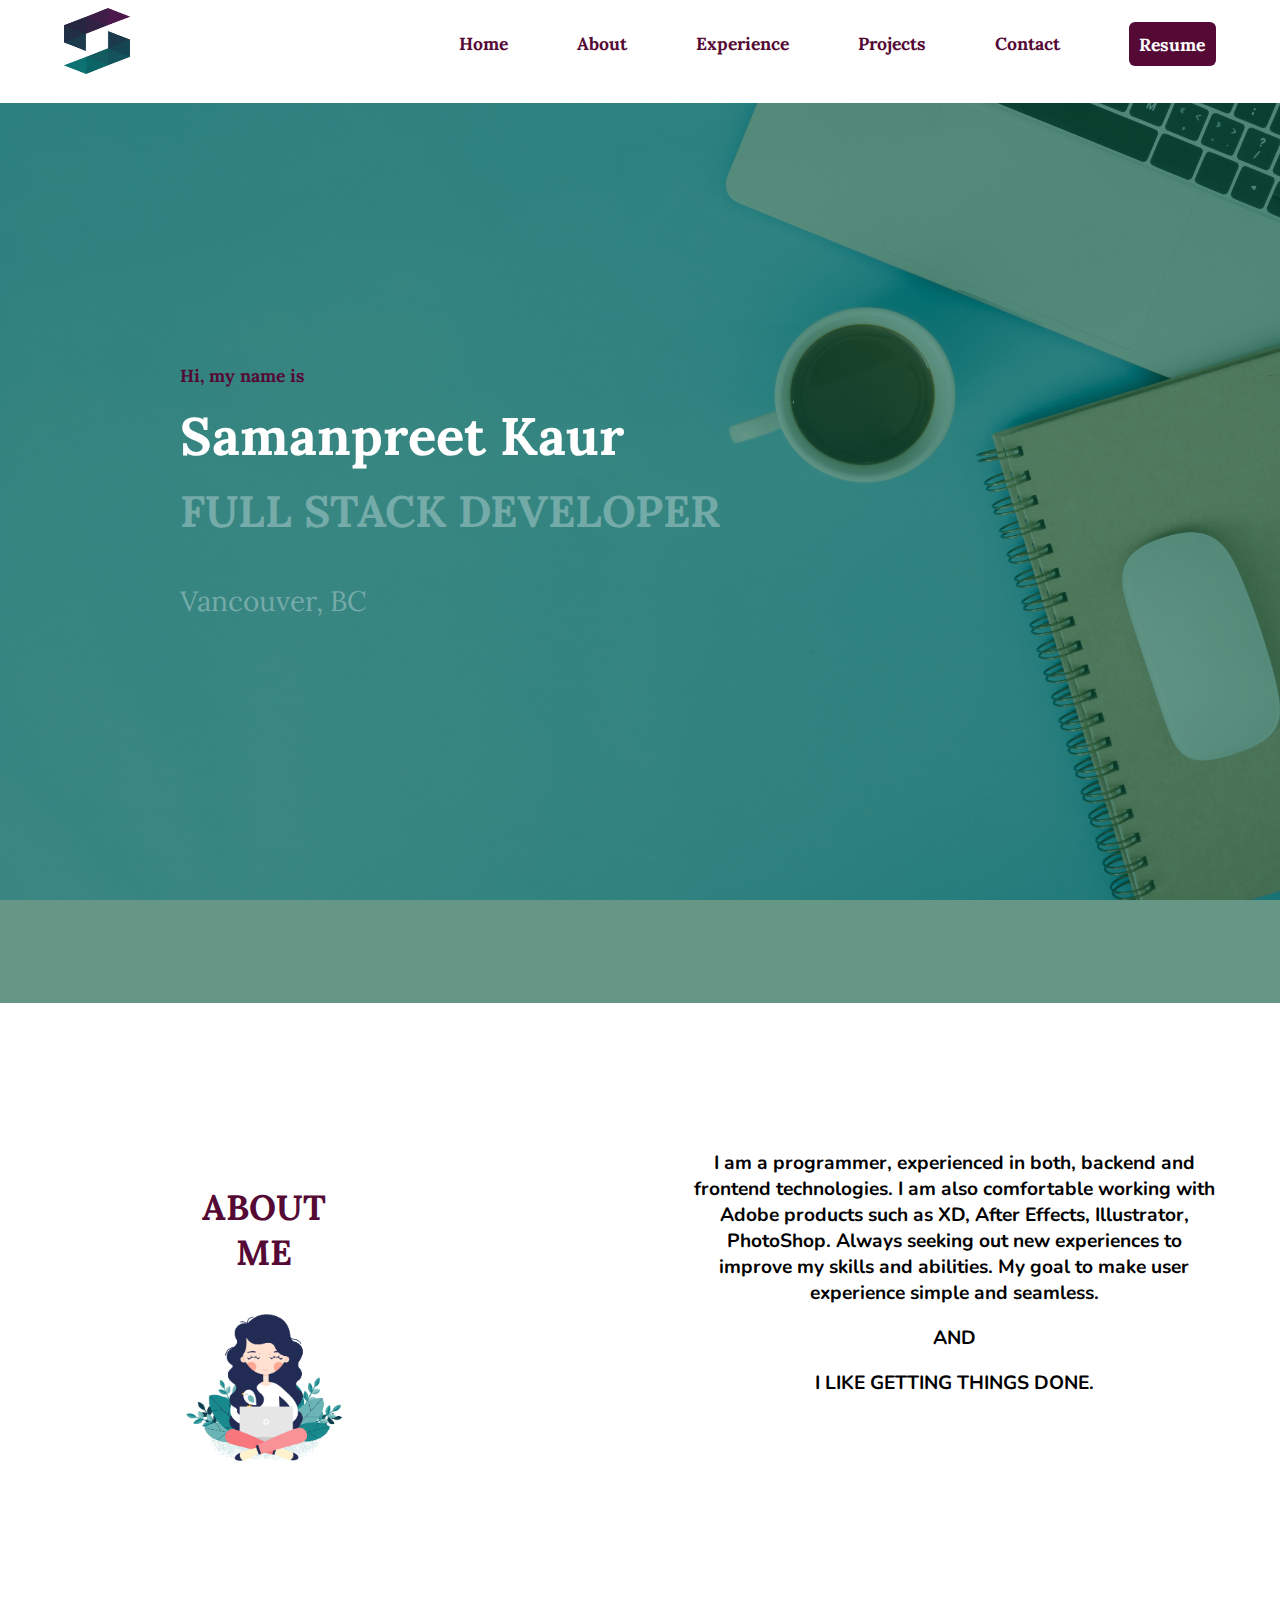
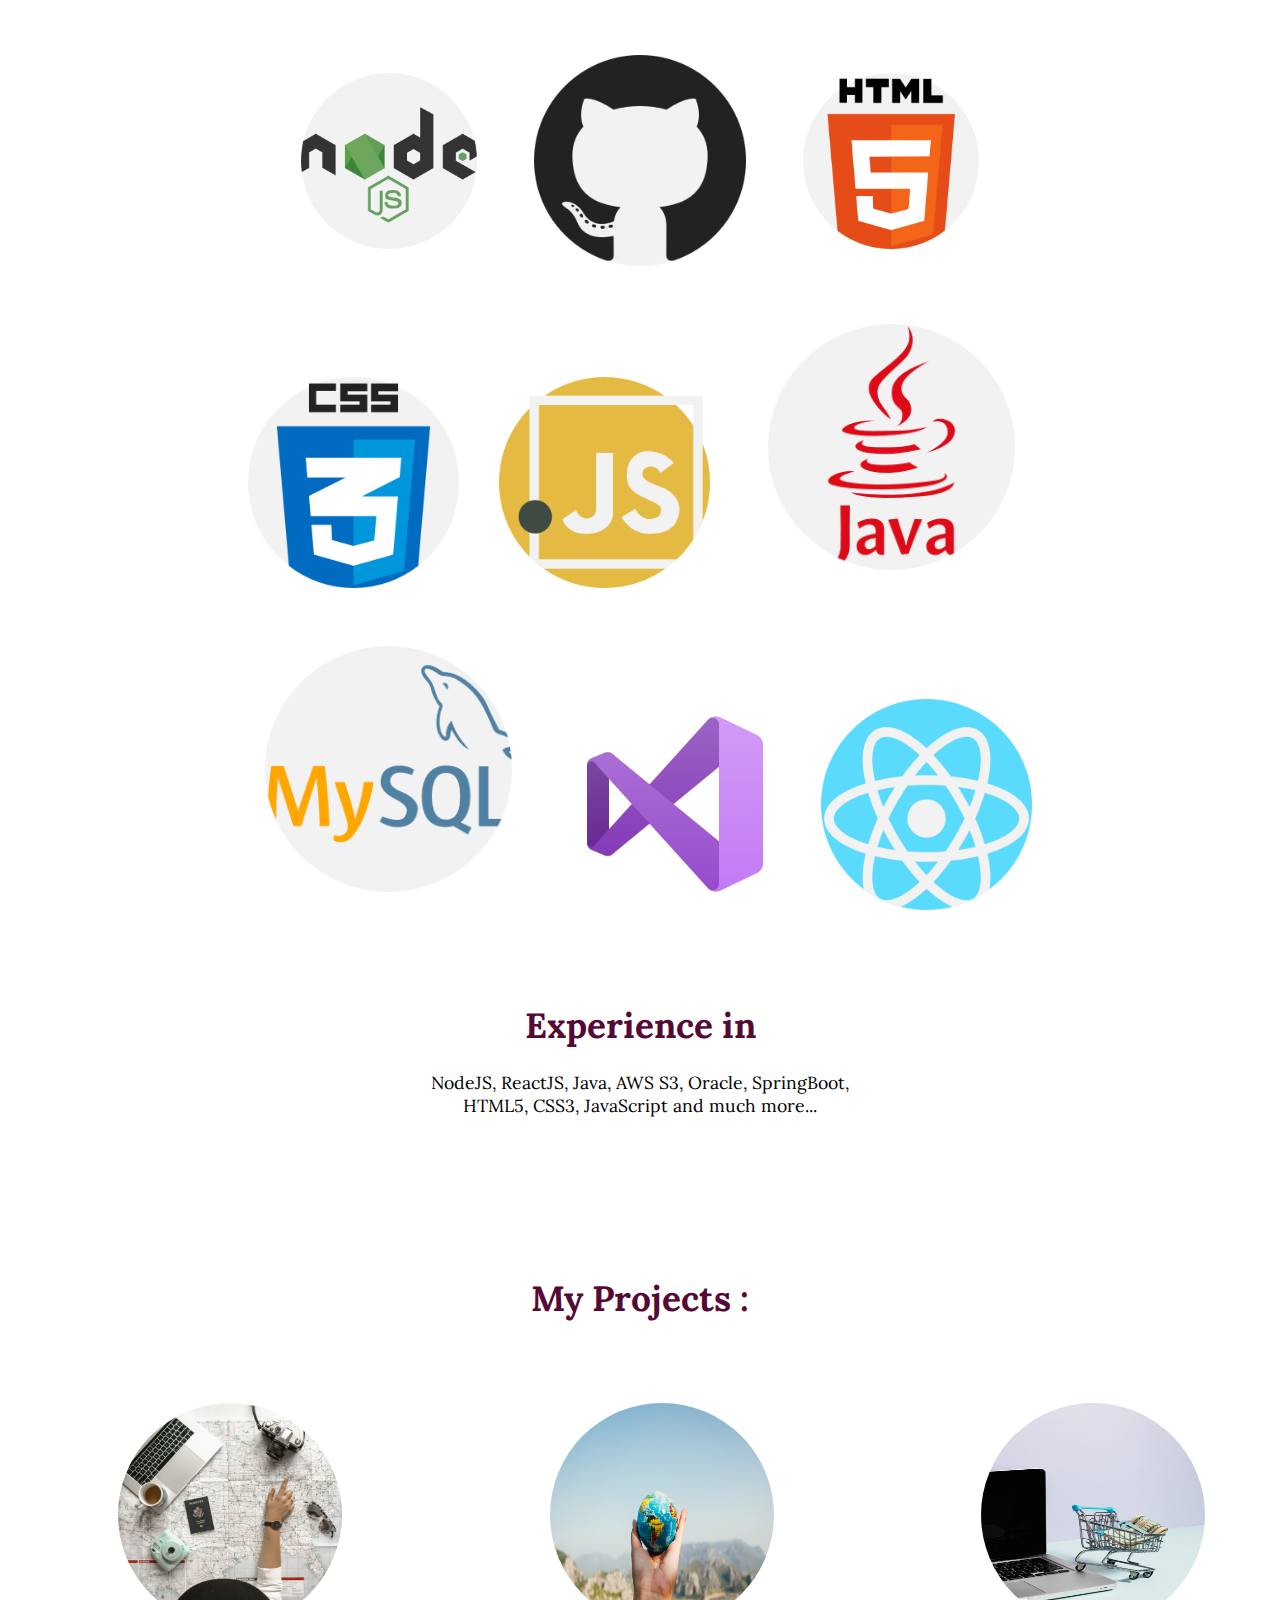
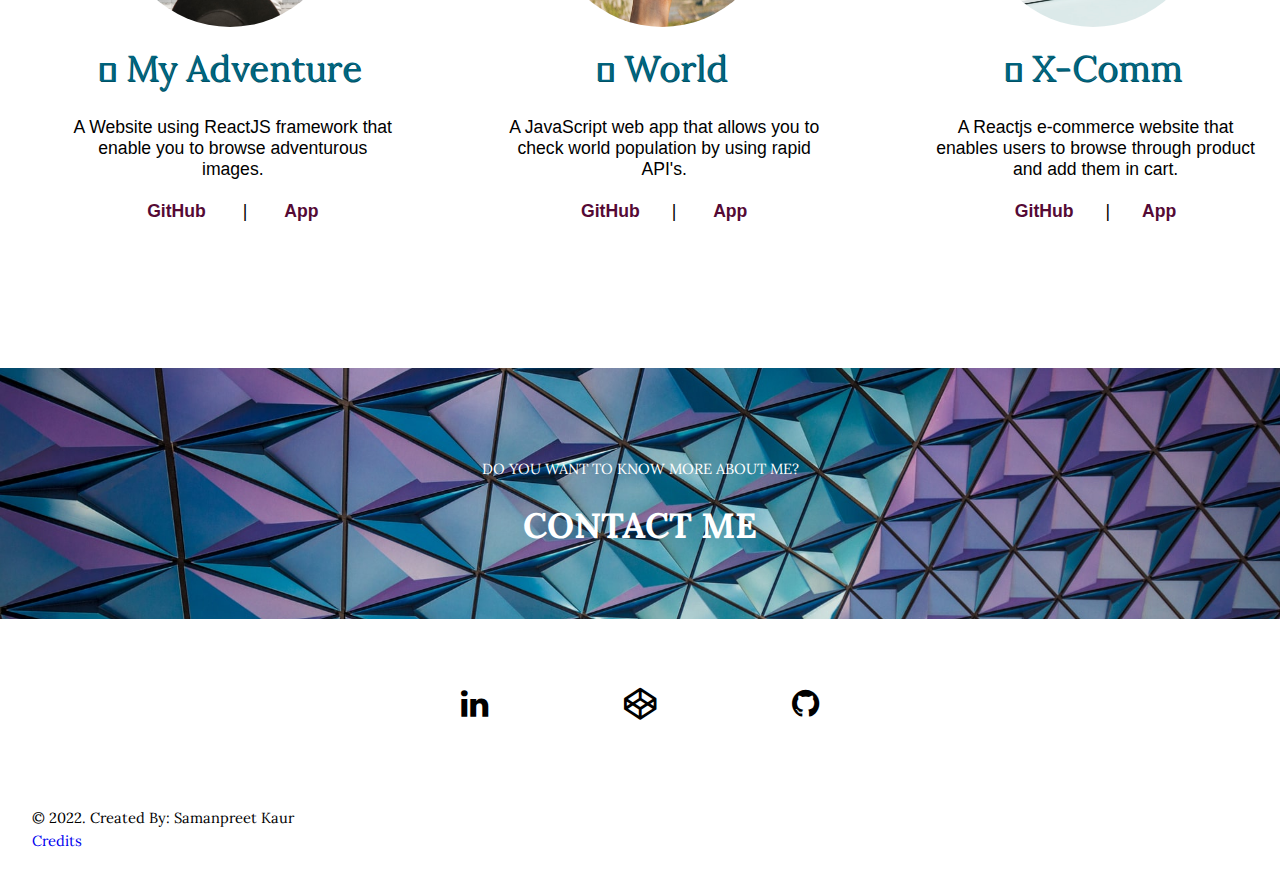
==== Index.html @ c7c968cc "Add" ====
<!DOCTYPE html>

<html>

<head>
	<title>Samanpreet Kaur</title>

	<meta charset="utf-8">
	<meta name="description" content="Portfolio">
	<meta name="author" content="Samanpreet Kaur">
	<meta name="keywords" content="Portfolio, About me, Experience, Projects, Contact">
	<meta name="viewport" content="width=device-width, initial-scale=1.0">

	<link rel="stylesheet" type="text/css" href="/css/style.css">
	<link rel="stylesheet" href="https://cdnjs.cloudflare.com/ajax/libs/font-awesome/4.7.0/css/font-awesome.min.css">
	<link href="https://fonts.googleapis.com/css?family=Architects+Daughter|Itim|Source+Sans+Pro" rel="stylesheet">
</head>

<body>
<div id="container">	

	<nav id="navbar">
		<div id="navLogo">
			<h2 id="logo"><img src="/img/logo.png" alt="S"></h2>
		</div>

		<div id="navLinks">
			<ul id="uList">
				<li class="list"><a class="link" href="/Index.html">Home</a></li>
                <li class="list"><a class="link" href="#about">About</a></li>
				<li class="list"><a class="link" href="#experience">Experience</a></li>
				<li class="list"><a class="link" href="#my-projects">Projects</a></li>
				<li class="list"><a class="link" href="#contact-head">Contact</a></li>
                <li class="list"><a class="link" href="/pdf/SamanpreetKaur_Resume_Assign1.pdf" style="background-color: rgb(85, 10, 53); color: white; padding: .6em; border-radius: 6px;">Resume</a></li>
                
        
			</ul>
		</div>
	</nav>

	<main id="main">
		<div id="welcome-section">
			<div id="layer">
				<h4 id="welcomeHeadline">Hi, my name is</h4>
                <h1 id="welcomeHead">Samanpreet Kaur</h1>
				<h3 id="welcomeHead2">FULL STACK DEVELOPER</h3>
				<p id="welcomeHeadpara"> Vancouver, BC </p>
			</div>	
		</div>
        <div class="about">
        	<div  class="divHeadline">
				<h1 class="headline1">ABOUT ME</h1>
            	<img src="/img/girl.jpeg" alt="" class="girl-img">
			</div>
			<div>
				<svg height="500" width="100">
				<line  id="line" x1="0" y1="90" x2="0" y2="2000" style="stroke:rgb(3, 122, 87); stroke-width:9; stroke-dasharray:20px; "/>
		  		</svg>
			</div>
			<div id="about">
				<p class="abt-text">I am a programmer, experienced in both, backend and frontend technologies. I am also comfortable working with Adobe products such as XD, After Effects, Illustrator, PhotoShop. Always seeking out new experiences to improve my skills and abilities. My goal to make user experience simple and seamless.</p>
				<p class="abt-text">AND</p>
				<p class="abt-text">I LIKE GETTING THINGS DONE.</p>
      			<br>
      			<br>
			</div>
    	</div>
		<div id="experience" style="margin: 0 9em;">
			<div>
				<a href="" ><img src="/img/nodejs.png" alt="" id="icons-img" /></a>
			<img src="/img/github.png" alt="" id="icons-img-2" />
			<img src="/img/html-5.png" alt="" id="icons-img"  />
			<img src="/img/css.png" alt="" id="icons-img-2" />
			<img src="/img/javascript.png" alt="" id="icons-img-2" />
			<img src="/img/java.png" alt="" id="icons-img-3" />
			<img src="/img/mysql.png" alt="" id="icons-img-3"  />
			<img src="/img/visual-basic.png" alt="" id="icons-img" />
			<img src="/img/react.png" alt="" id="icons-img-2" />
			</div>
			<h1 class="experience">Experience in </h1>
			<p style="margin:0 15em;">NodeJS, ReactJS, Java, AWS S3, Oracle, SpringBoot, HTML5, CSS3, JavaScript and much more...</p>
		</div>
		<div id="my-projects">
			<div class="experience" style="margin-top: 9em;"><h1>My Projects : </h1></div>
		<div id="projects">
			
			<div class="project-tile">
				<figure class="card">
				<img src="/img/adv.jpg" alt="" class="proj-img"/>
				<figcaption><span ></span> My Adventure</figcaption>
				</figure>
				<p class="proj-para">A Website using ReactJS framework that enable you to browse adventurous images.	<br>
					<br> <a href="https://github.com/PannuSam/pannusam.github.io" class="links">GitHub</a>
			|
				<a class="links" href="https://pannusam.github.io/" target="_blank">App</a></p>
			
				</div>

			<div class="project-tile">
				<figure class="card"> 
				<img src="/img/world.jpg" alt="" class="proj-img"/>
				<figcaption><span ></span> World Population</figcaption>
				</figure>
				<p class="proj-para">A JavaScript web app that allows you to check world population by using rapid API's. <br>
					<br> <a href="https://github.com/PannuSam/worldpopulation" class="links">GitHub</a>|
					<a class="links" href="https://pannusam.github.io/worldpopulation/Index.html" target="_blank">App</a>
				</p>
				<br>
				</div>

			<div class="project-tile">
				<figure class="card">
				<img src="/img/ecomm.jpg" alt="" class="proj-img"/>
				<figcaption><span ></span> X-Comm</figcaption>
				</figure>
				<p  class="proj-para">A Reactjs e-commerce website that enables users to browse through product and add them in cart. <br>
					<br> <a href="https://github.com/PannuSam/e-comm" class="links">GitHub</a>|<a class="links" href=" https://pannusam.github.io/e-comm/" target="_blank">App</a></p>
			
			</div>
		</div>
		</div>
		<div class="contactImg" id="contact-head">
			<p><small>DO YOU WANT TO KNOW MORE ABOUT ME?</small></p>
			<h1 class="headline1">CONTACT ME</h1>
		</div>
		<div id="contact">
			<a class="fa fa-linkedin" href="https://www.linkedin.com/in/samanpreet-kaur-47841417b/" target="_blank"></a>
			<a class="fa fa-codepen" href="https://codepen.io/SamanPannu" target="_blank"></a>
			<a class="fa fa-github" id="profile-link" href="https://github.com/PannuSam" target="_blank"></a>
		</div>	
	</main>
	<footer id="footer">
		<p><small>&copy; 2022. Created By: Samanpreet Kaur <br>
		<a href="/credit.html" style="text-decoration: none;"> Credits</a></small>
		</p>
	</footer>
</div>
<script src="/js/script.js"></script>	
</body>
</html>
---- css/style.css ----
@import url("https://fonts.googleapis.com/css2?family=Lora:wght@500&family=Nunito:wght@200&display=swap");

body,
#container {
  margin: 0vw;
  padding: 0vw;
  max-width: 100vw !important;
}

#container {
  height: auto;
  display: flex;
  flex-direction: column;
  justify-content: space-between;
  align-items: center;
  font-family: "Lora", serif;
  font-size: 1.1em;
  text-align: center;
}

#navbar,
#main,
#footer {
  width: 100%;
}

#navbar {
  height: 4em;
  background-color: white;
  display: flex;
  flex-direction: row;
  justify-content: space-between;
  align-items: center;
  position: sticky;
  top: 0;
  z-index: 999;
  padding-top: 0.5em;
}

#navLogo {
  padding-left: 5vw;
}

#logo img {
  height: 2.5em;
  width: 2.5em;
}

#navLinks {
  padding-right: 5vw;
}

.list {
  display: inline;
  margin-left: 5vw;
}

.link {
  color: rgb(85, 10, 53);
  text-decoration: none;
  font-weight: bold;
}

.link:hover {
  color: #8affe2;
}

#welcome-section {
  background-image: url("/img/bg.jpeg");
  background-size: cover;
  background-position: center;
  background-repeat: no-repeat;
  background-attachment: fixed;
  height: 100vh;
  margin-top: 0;
  padding-top: 0;
}

#layer {
  background-color: rgba(1, 82, 55, 0.603);
  position: relative;
  top: 0;
  left: 0;
  width: 100%;
  height: 100%;
}

#welcomeHeadline,
#welcomeHead,
#welcomeHeadpara,
#welcomeHead2 {
  background-color: transparent;
  text-align: left;
  padding-left: 20vh;
}
#welcomeHeadline {
  color: rgb(85, 10, 53);
  padding-top: 29vh;
  padding-bottom: 0;
  margin-bottom: 0;
}
#welcomeHead {
  color: white;
  margin-top: 0;
  margin-bottom: 0;
  font-size: 3em;
  margin-top: 0.3em;
}
#welcomeHead2 {
  color: rgba(255, 255, 255, 0.308);
  font-size: 2.5em;
  margin-top: 0.3em;
}
#welcomeHeadpara {
  margin-top: 0.3em;
  width: 34em;
  font-size: 28px;
  color: rgba(255, 255, 255, 0.308);
}

.divHeadline {
  padding: 9em 10em;
  color: rgb(85, 10, 53);
  font-size: 1em;
}
.about {
  display: flex;
}
.btn-con {
  background-color: rgb(85, 10, 53);
  margin-right: 57em;
  margin-top: 1em;
  font-family: "Lora", serif;
  border: none;
  display: inline-block;
  font-size: 18px;
  text-align: center;
  text-decoration: none;
  border-radius: 6px;
  padding: 10px;
}
.girl-img {
  height: 10em;
  width: 10em;
}
#projects {
  display: grid;
  grid-template-columns: 1fr 1fr 1fr;
  grid-template-rows: auto;
  column-gap: 1px;
  row-gap: 6em;
  @media all and (max-width: 1000px) {
    grid-template-columns: 1fr 1fr;
  }
  @media all and (max-width: 680px) {
    grid-template-columns: 1fr;
  }
}

.project-tile {
  background-size: cover;
  background-position: center;
  background-repeat: no-repeat;
  margin-bottom: 6em;
  padding: 0;
}
.card {
  margin-left: 4em;
  height: 25vw;
  width: 25vw;
  padding: 0;
}
.proj-img {
  width: 70%;
  height: 70%;
  margin: 1.8vw;
  border-radius: 50%;
}

.links {
  padding: 2.5vw;
  color: rgb(85, 10, 53);
  font-weight: bold;
  text-decoration: none;
}

.links:hover {
  color: #015237;
}

#about {
  padding-top: 10vw;
  color: black;
}

.abt-text {
  padding-left: 5vw;
  padding-right: 5vw;
  font-family: "Nunito", sans-serif;
  font-size: 1.5vw;
  font-weight: bold;
}

.contactImg {
  height: 20vh;
  background-image: url("/img/contact.jpg");
  background-size: cover;
  background-position: center;
}
#contact {
  background-color: white;
  padding: 5vw;
  font-size: 2.5vw;
}

#contact a{
	margin: 0 2em;
}
.fa {
  color: black;
  text-decoration: none;
}

.fa:hover {
  color: #98f8db;
}

#footer {
  padding-left: 5vw;
  text-align: left;
}

@media (max-width: 600px) {
  #container {
    font-size: 4vw;
  }

  #navLogo {
    padding-left: 8vw;
    font-size: 3vw;
  }

  #navLinks {
    padding-right: 8vw;
    font-size: 3vw;
  }

  #welcome-section {
    font-size: 3.5vw;
  }

  #welcomeParagraf {
    font-size: 3.6vw;
  }

  .iframe {
    width: 90%;
    height: 90%;
  }

  .links {
    padding: 5vw;
  }

  #about {
    padding-top: 7vw;
    padding-bottom: 5vw;
  }

  .abt-text {
    padding-left: 10vw;
    padding-right: 10vw;
    font-size: 4vw;
  }

  #contact {
    padding: 5vw;
    font-size: 5vw;
  }

  .fa {
	  margin: 3vh;
    padding: 6vw;
  }
  #fa-margin{
	  margin: 0 3em;
  }
  #footer {
    padding-left: 8vw;
  }
}

#icons-img {
  height: 10em;
  margin: 2em;
}

#icons-img-2 {
  height: 12em;
  margin: 1em;
}

#icons-img-3 {
  height: 14em;
  margin: 2em;
}
.experience {
  color: rgb(85, 10, 53);
  margin-top: 2em;
}

figure {
  position: relative;
  margin-top: 2em;

  padding: 0;
  overflow: hidden;
  cursor: pointer;
}
figure img {
  width: 100%;
  margin-bottom: -5px;
  transition: 400ms transform ease-in-out 0ms;
}
figure::after {
  content: "";
  position: absolute;
  top: 0;
  right: 0;
  bottom: 0;
  left: 0;
  z-index: 1;
  background: linear-gradient(to bottom, fade(blue, 0%) 70%, fade(green, 70%));
}

figcaption {
  position: absolute;
  z-index: 5;
  top: auto;
  right: 12px;
  bottom: 0;
  left: 12px;
  height: 64px;
  line-height: 64px;
  font-size: 36px;
  color: rgb(0, 102, 128);
  text-shadow: 1px 1px 0 rgb(1, 80, 100);
}
figure:hover img {
  transform: scale(1.2);
  opacity: 1;
}
.proj-para {
  margin-left: 2em;
  padding: 0 2em;
  font-family: "Lucida Sans", "Lucida Sans Regular", "Lucida Grande",
    "Lucida Sans Unicode", Geneva, Verdana, sans-serif;
}
.proj-para-link {
  padding-top: 5px;
  text-decoration: none;
  font-size: 20px;
  font-weight: bold;
  color: black;
}
#contact-head {
  padding-top: 4em;
  color: white;
  text-align: center;
}
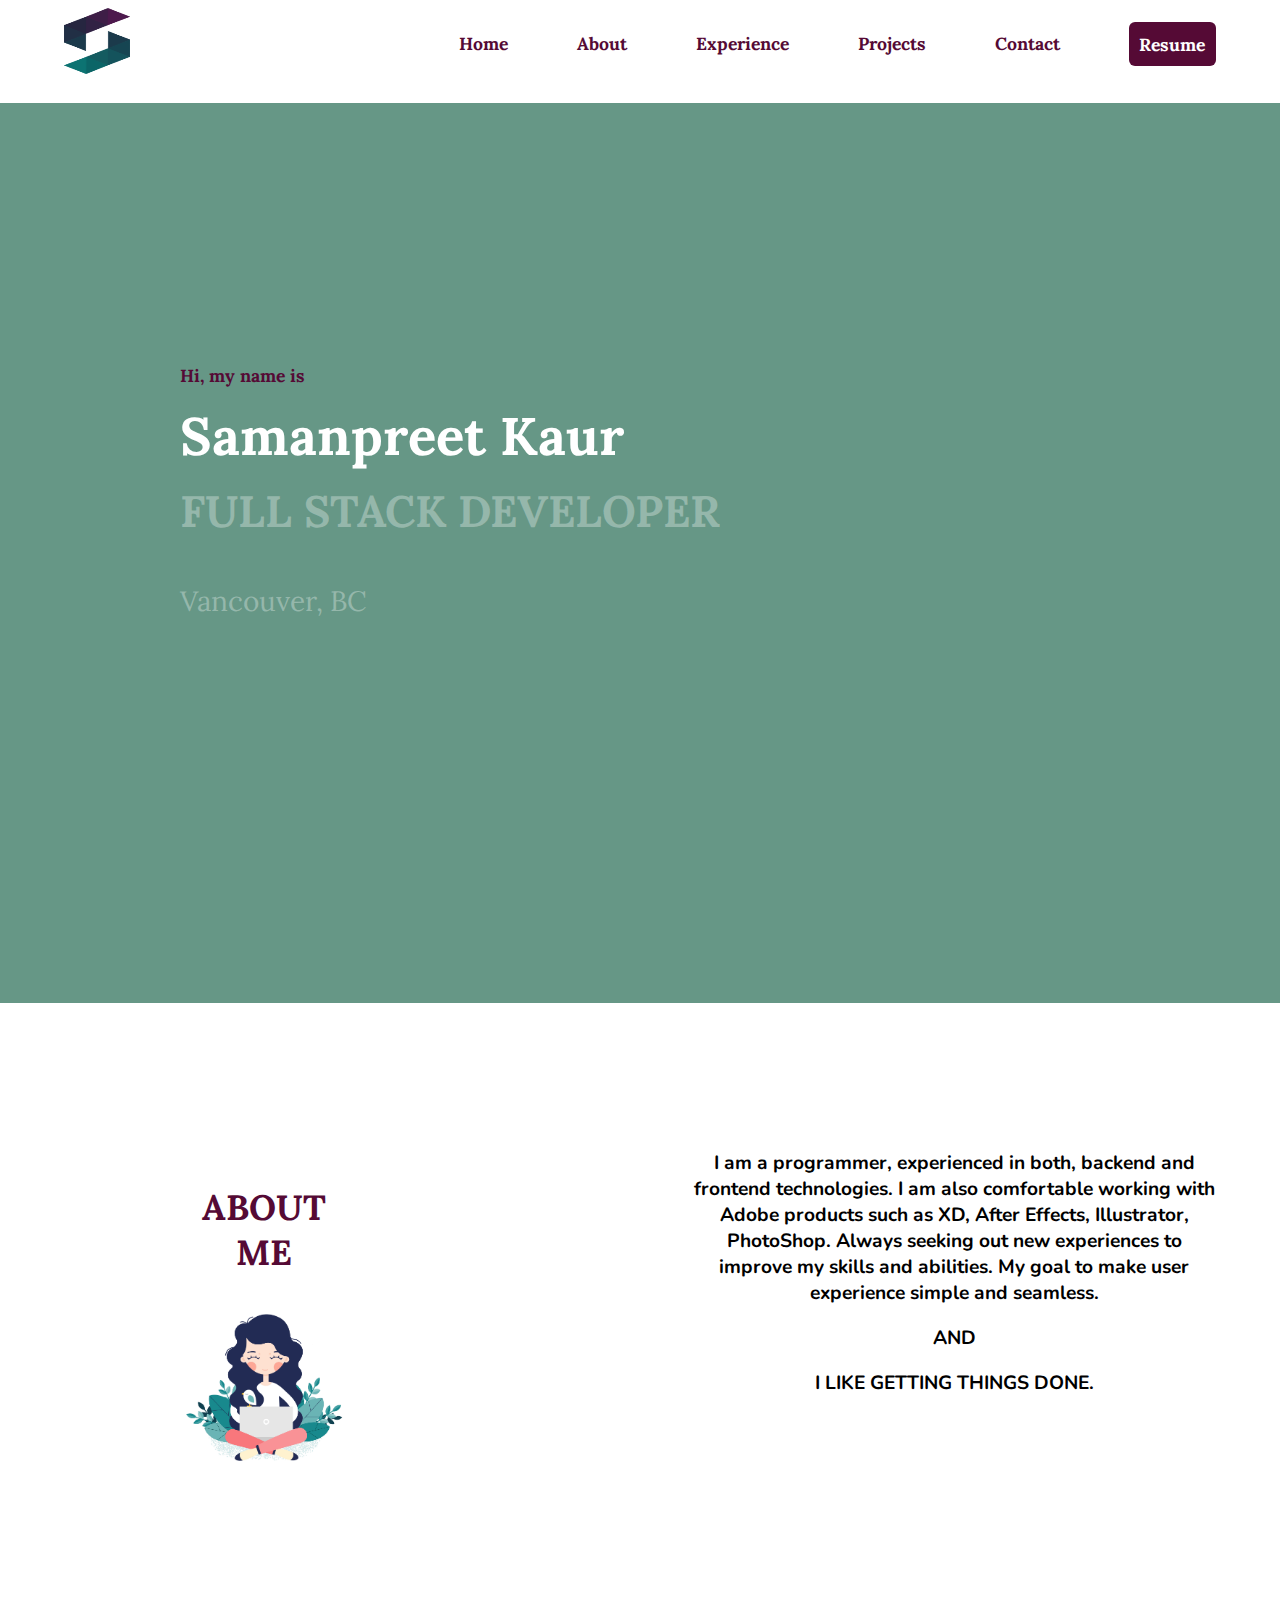
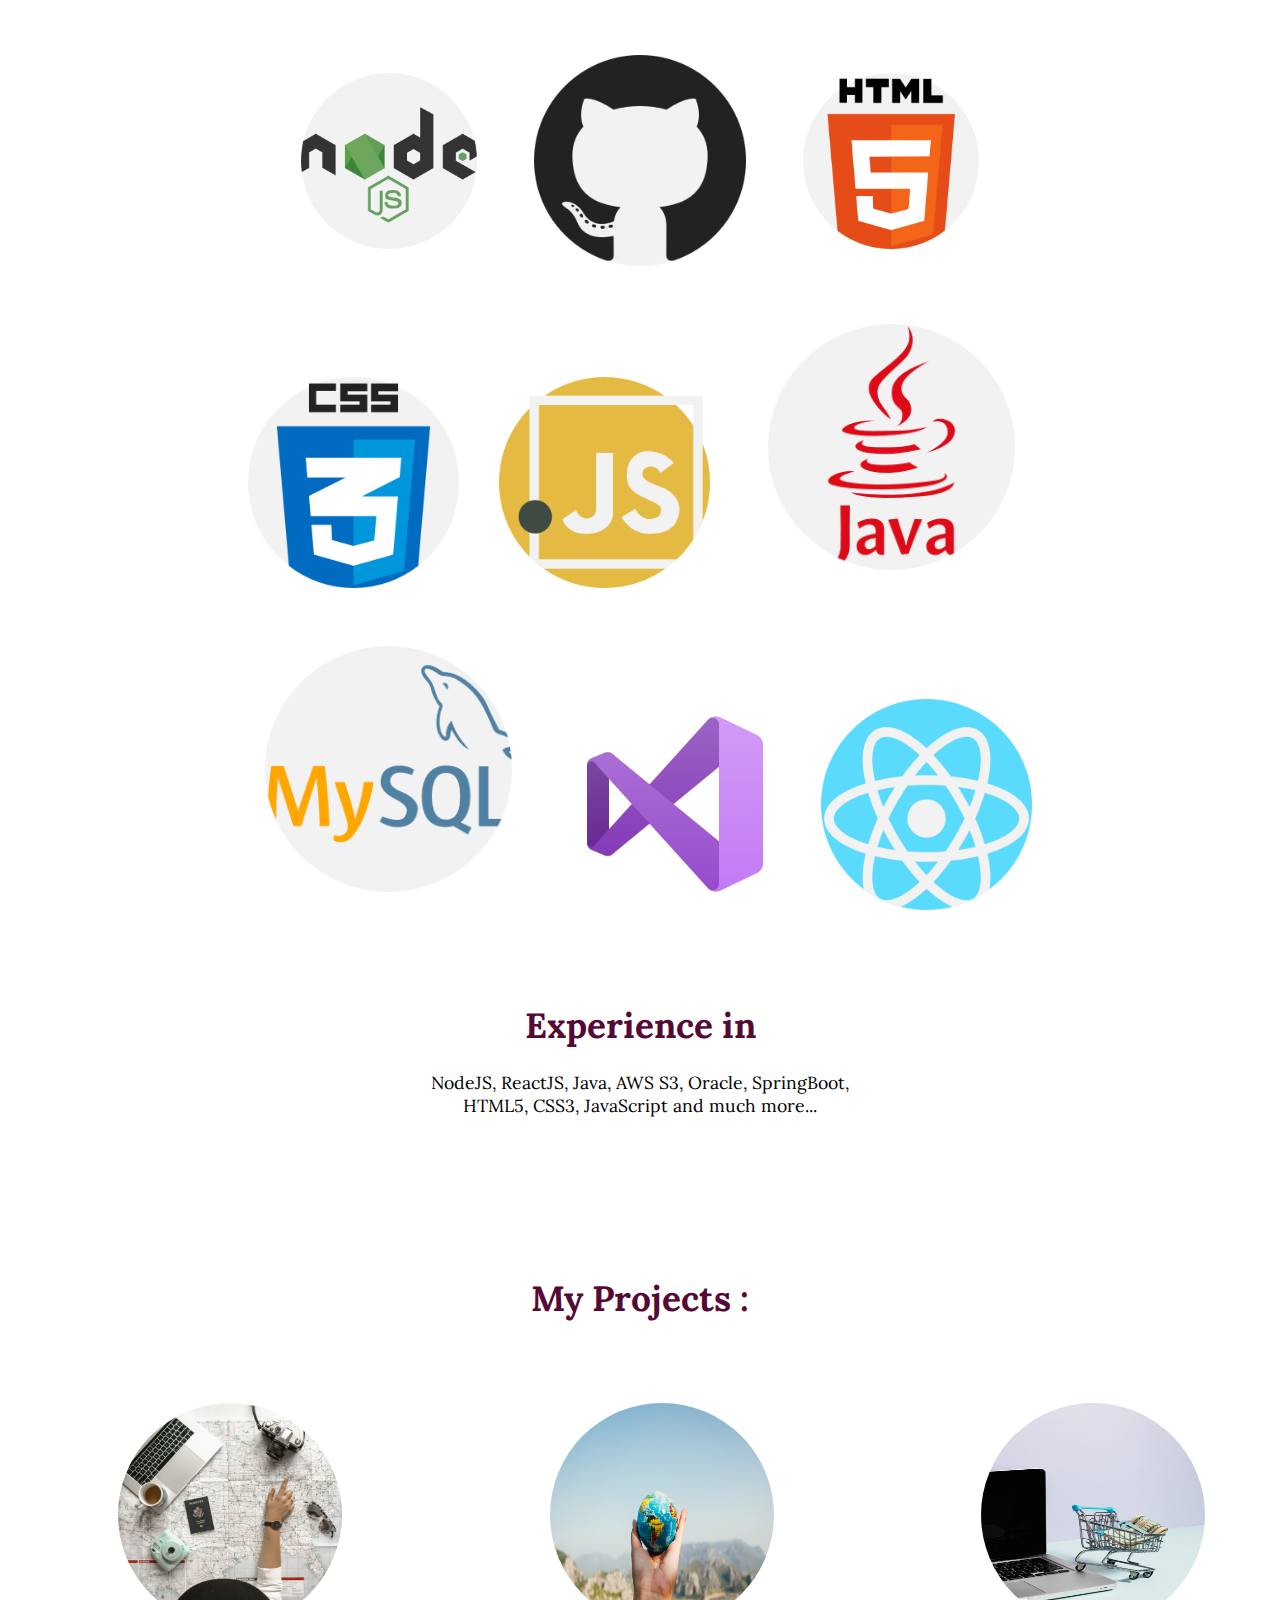
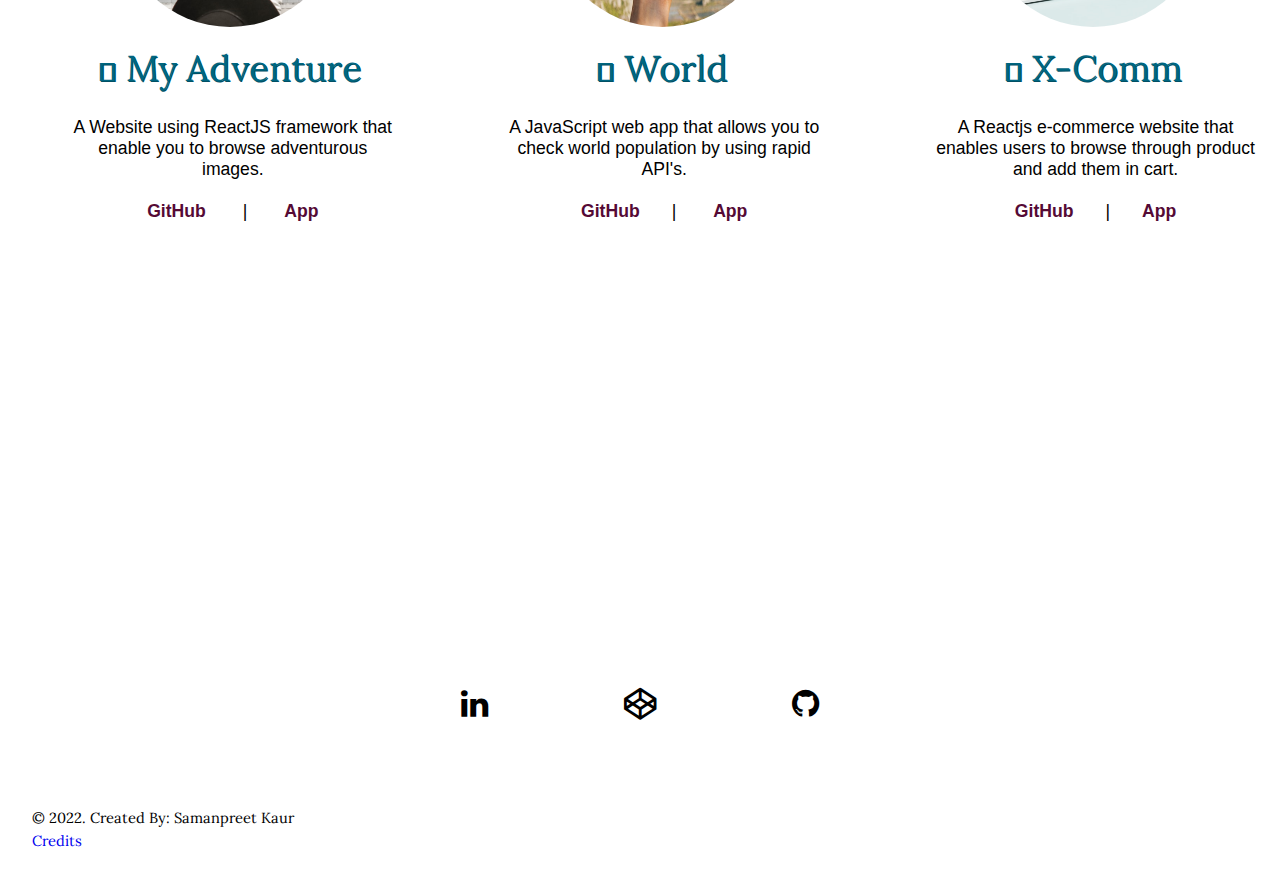
==== commit 9629920e: "add" ====
--- a/Index.html
+++ b/Index.html
@@ -1,140 +1,236 @@
 <!DOCTYPE html>
 
 <html>
-
-<head>
-	<title>Samanpreet Kaur</title>
-
-	<meta charset="utf-8">
-	<meta name="description" content="Portfolio">
-	<meta name="author" content="Samanpreet Kaur">
-	<meta name="keywords" content="Portfolio, About me, Experience, Projects, Contact">
-	<meta name="viewport" content="width=device-width, initial-scale=1.0">
-
-	<link rel="stylesheet" type="text/css" href="/css/style.css">
-	<link rel="stylesheet" href="https://cdnjs.cloudflare.com/ajax/libs/font-awesome/4.7.0/css/font-awesome.min.css">
-	<link href="https://fonts.googleapis.com/css?family=Architects+Daughter|Itim|Source+Sans+Pro" rel="stylesheet">
-</head>
-
-<body>
-<div id="container">	
-
-	<nav id="navbar">
-		<div id="navLogo">
-			<h2 id="logo"><img src="/img/logo.png" alt="S"></h2>
-		</div>
-
-		<div id="navLinks">
-			<ul id="uList">
-				<li class="list"><a class="link" href="/Index.html">Home</a></li>
-                <li class="list"><a class="link" href="#about">About</a></li>
-				<li class="list"><a class="link" href="#experience">Experience</a></li>
-				<li class="list"><a class="link" href="#my-projects">Projects</a></li>
-				<li class="list"><a class="link" href="#contact-head">Contact</a></li>
-                <li class="list"><a class="link" href="/pdf/SamanpreetKaur_Resume_Assign1.pdf" style="background-color: rgb(85, 10, 53); color: white; padding: .6em; border-radius: 6px;">Resume</a></li>
-                
-        
-			</ul>
-		</div>
-	</nav>
-
-	<main id="main">
-		<div id="welcome-section">
-			<div id="layer">
-				<h4 id="welcomeHeadline">Hi, my name is</h4>
-                <h1 id="welcomeHead">Samanpreet Kaur</h1>
-				<h3 id="welcomeHead2">FULL STACK DEVELOPER</h3>
-				<p id="welcomeHeadpara"> Vancouver, BC </p>
-			</div>	
-		</div>
+  <head>
+    <title>Samanpreet Kaur</title>
+
+    <meta charset="utf-8" />
+    <meta name="description" content="Portfolio" />
+    <meta name="author" content="Samanpreet Kaur" />
+    <meta
+      name="keywords"
+      content="Portfolio, About me, Experience, Projects, Contact"
+    />
+    <meta name="viewport" content="width=device-width, initial-scale=1.0" />
+
+    <link rel="stylesheet" type="text/css" href="css/style.css" />
+    <link
+      rel="stylesheet"
+      href="https://cdnjs.cloudflare.com/ajax/libs/font-awesome/4.7.0/css/font-awesome.min.css"
+    />
+    <link
+      href="https://fonts.googleapis.com/css?family=Architects+Daughter|Itim|Source+Sans+Pro"
+      rel="stylesheet"
+    />
+  </head>
+
+  <body>
+    <div id="container">
+      <nav id="navbar">
+        <div id="navLogo">
+          <h2 id="logo"><img src="img/logo.png" alt="S" /></h2>
+        </div>
+
+        <div id="navLinks">
+          <ul id="uList">
+            <li class="list"><a class="link" href="/Index.html">Home</a></li>
+            <li class="list"><a class="link" href="#about">About</a></li>
+            <li class="list">
+              <a class="link" href="#experience">Experience</a>
+            </li>
+            <li class="list">
+              <a class="link" href="#my-projects">Projects</a>
+            </li>
+            <li class="list">
+              <a class="link" href="#contact-head">Contact</a>
+            </li>
+            <li class="list">
+              <a
+                class="link"
+                href="/pdf/SamanpreetKaur_Resume_Assign1.pdf"
+                style="
+                  background-color: rgb(85, 10, 53);
+                  color: white;
+                  padding: 0.6em;
+                  border-radius: 6px;
+                "
+                >Resume</a
+              >
+            </li>
+          </ul>
+        </div>
+      </nav>
+
+      <main id="main">
+        <div id="welcome-section">
+          <div id="layer">
+            <h4 id="welcomeHeadline">Hi, my name is</h4>
+            <h1 id="welcomeHead">Samanpreet Kaur</h1>
+            <h3 id="welcomeHead2">FULL STACK DEVELOPER</h3>
+            <p id="welcomeHeadpara">Vancouver, BC</p>
+          </div>
+        </div>
         <div class="about">
-        	<div  class="divHeadline">
-				<h1 class="headline1">ABOUT ME</h1>
-            	<img src="/img/girl.jpeg" alt="" class="girl-img">
-			</div>
-			<div>
-				<svg height="500" width="100">
-				<line  id="line" x1="0" y1="90" x2="0" y2="2000" style="stroke:rgb(3, 122, 87); stroke-width:9; stroke-dasharray:20px; "/>
-		  		</svg>
-			</div>
-			<div id="about">
-				<p class="abt-text">I am a programmer, experienced in both, backend and frontend technologies. I am also comfortable working with Adobe products such as XD, After Effects, Illustrator, PhotoShop. Always seeking out new experiences to improve my skills and abilities. My goal to make user experience simple and seamless.</p>
-				<p class="abt-text">AND</p>
-				<p class="abt-text">I LIKE GETTING THINGS DONE.</p>
-      			<br>
-      			<br>
-			</div>
-    	</div>
-		<div id="experience" style="margin: 0 9em;">
-			<div>
-				<a href="" ><img src="/img/nodejs.png" alt="" id="icons-img" /></a>
-			<img src="/img/github.png" alt="" id="icons-img-2" />
-			<img src="/img/html-5.png" alt="" id="icons-img"  />
-			<img src="/img/css.png" alt="" id="icons-img-2" />
-			<img src="/img/javascript.png" alt="" id="icons-img-2" />
-			<img src="/img/java.png" alt="" id="icons-img-3" />
-			<img src="/img/mysql.png" alt="" id="icons-img-3"  />
-			<img src="/img/visual-basic.png" alt="" id="icons-img" />
-			<img src="/img/react.png" alt="" id="icons-img-2" />
-			</div>
-			<h1 class="experience">Experience in </h1>
-			<p style="margin:0 15em;">NodeJS, ReactJS, Java, AWS S3, Oracle, SpringBoot, HTML5, CSS3, JavaScript and much more...</p>
-		</div>
-		<div id="my-projects">
-			<div class="experience" style="margin-top: 9em;"><h1>My Projects : </h1></div>
-		<div id="projects">
-			
-			<div class="project-tile">
-				<figure class="card">
-				<img src="/img/adv.jpg" alt="" class="proj-img"/>
-				<figcaption><span ></span> My Adventure</figcaption>
-				</figure>
-				<p class="proj-para">A Website using ReactJS framework that enable you to browse adventurous images.	<br>
-					<br> <a href="https://github.com/PannuSam/pannusam.github.io" class="links">GitHub</a>
-			|
-				<a class="links" href="https://pannusam.github.io/" target="_blank">App</a></p>
-			
-				</div>
-
-			<div class="project-tile">
-				<figure class="card"> 
-				<img src="/img/world.jpg" alt="" class="proj-img"/>
-				<figcaption><span ></span> World Population</figcaption>
-				</figure>
-				<p class="proj-para">A JavaScript web app that allows you to check world population by using rapid API's. <br>
-					<br> <a href="https://github.com/PannuSam/worldpopulation" class="links">GitHub</a>|
-					<a class="links" href="https://pannusam.github.io/worldpopulation/Index.html" target="_blank">App</a>
-				</p>
-				<br>
-				</div>
-
-			<div class="project-tile">
-				<figure class="card">
-				<img src="/img/ecomm.jpg" alt="" class="proj-img"/>
-				<figcaption><span ></span> X-Comm</figcaption>
-				</figure>
-				<p  class="proj-para">A Reactjs e-commerce website that enables users to browse through product and add them in cart. <br>
-					<br> <a href="https://github.com/PannuSam/e-comm" class="links">GitHub</a>|<a class="links" href=" https://pannusam.github.io/e-comm/" target="_blank">App</a></p>
-			
-			</div>
-		</div>
-		</div>
-		<div class="contactImg" id="contact-head">
-			<p><small>DO YOU WANT TO KNOW MORE ABOUT ME?</small></p>
-			<h1 class="headline1">CONTACT ME</h1>
-		</div>
-		<div id="contact">
-			<a class="fa fa-linkedin" href="https://www.linkedin.com/in/samanpreet-kaur-47841417b/" target="_blank"></a>
-			<a class="fa fa-codepen" href="https://codepen.io/SamanPannu" target="_blank"></a>
-			<a class="fa fa-github" id="profile-link" href="https://github.com/PannuSam" target="_blank"></a>
-		</div>	
-	</main>
-	<footer id="footer">
-		<p><small>&copy; 2022. Created By: Samanpreet Kaur <br>
-		<a href="/credit.html" style="text-decoration: none;"> Credits</a></small>
-		</p>
-	</footer>
-</div>
-<script src="/js/script.js"></script>	
-</body>
-</html>+          <div class="divHeadline">
+            <h1 class="headline1">ABOUT ME</h1>
+            <img src="img/girl.jpeg" alt="" class="girl-img" />
+          </div>
+          <div>
+            <svg height="500" width="100">
+              <line
+                id="line"
+                x1="0"
+                y1="90"
+                x2="0"
+                y2="2000"
+                style="
+                  stroke: rgb(3, 122, 87);
+                  stroke-width: 9;
+                  stroke-dasharray: 20px;
+                "
+              />
+            </svg>
+          </div>
+          <div id="about">
+            <p class="abt-text">
+              I am a programmer, experienced in both, backend and frontend
+              technologies. I am also comfortable working with Adobe products
+              such as XD, After Effects, Illustrator, PhotoShop. Always seeking
+              out new experiences to improve my skills and abilities. My goal to
+              make user experience simple and seamless.
+            </p>
+            <p class="abt-text">AND</p>
+            <p class="abt-text">I LIKE GETTING THINGS DONE.</p>
+            <br />
+            <br />
+          </div>
+        </div>
+        <div id="experience" style="margin: 0 9em">
+          <div>
+            <a href=""><img src="img/nodejs.png" alt="" id="icons-img" /></a>
+            <img src="img/github.png" alt="" id="icons-img-2" />
+            <img src="img/html-5.png" alt="" id="icons-img" />
+            <img src="img/css.png" alt="" id="icons-img-2" />
+            <img src="img/javascript.png" alt="" id="icons-img-2" />
+            <img src="img/java.png" alt="" id="icons-img-3" />
+            <img src="img/mysql.png" alt="" id="icons-img-3" />
+            <img src="img/visual-basic.png" alt="" id="icons-img" />
+            <img src="img/react.png" alt="" id="icons-img-2" />
+          </div>
+          <h1 class="experience">Experience in</h1>
+          <p style="margin: 0 15em">
+            NodeJS, ReactJS, Java, AWS S3, Oracle, SpringBoot, HTML5, CSS3,
+            JavaScript and much more...
+          </p>
+        </div>
+        <div id="my-projects">
+          <div class="experience" style="margin-top: 9em">
+            <h1>My Projects :</h1>
+          </div>
+          <div id="projects">
+            <div class="project-tile">
+              <figure class="card">
+                <img src="img/adv.jpg" alt="" class="proj-img" />
+                <figcaption><span></span> My Adventure</figcaption>
+              </figure>
+              <p class="proj-para">
+                A Website using ReactJS framework that enable you to browse
+                adventurous images. <br />
+                <br />
+                <a
+                  href="https://github.com/PannuSam/pannusam.github.io"
+                  class="links"
+                  >GitHub</a
+                >
+                |
+                <a
+                  class="links"
+                  href="https://pannusam.github.io/"
+                  target="_blank"
+                  >App</a
+                >
+              </p>
+            </div>
+
+            <div class="project-tile">
+              <figure class="card">
+                <img src="img/world.jpg" alt="" class="proj-img" />
+                <figcaption><span></span> World Population</figcaption>
+              </figure>
+              <p class="proj-para">
+                A JavaScript web app that allows you to check world population
+                by using rapid API's. <br />
+                <br />
+                <a
+                  href="https://github.com/PannuSam/worldpopulation"
+                  class="links"
+                  >GitHub</a
+                >|
+                <a
+                  class="links"
+                  href="https://pannusam.github.io/worldpopulation/Index.html"
+                  target="_blank"
+                  >App</a
+                >
+              </p>
+              <br />
+            </div>
+
+            <div class="project-tile">
+              <figure class="card">
+                <img src="img/ecomm.jpg" alt="" class="proj-img" />
+                <figcaption><span></span> X-Comm</figcaption>
+              </figure>
+              <p class="proj-para">
+                A Reactjs e-commerce website that enables users to browse
+                through product and add them in cart. <br />
+                <br />
+                <a href="https://github.com/PannuSam/e-comm" class="links"
+                  >GitHub</a
+                >|<a
+                  class="links"
+                  href=" https://pannusam.github.io/e-comm/"
+                  target="_blank"
+                  >App</a
+                >
+              </p>
+            </div>
+          </div>
+        </div>
+        <div class="contactImg" id="contact-head">
+          <p><small>DO YOU WANT TO KNOW MORE ABOUT ME?</small></p>
+          <h1 class="headline1">CONTACT ME</h1>
+        </div>
+        <div id="contact">
+          <a
+            class="fa fa-linkedin"
+            href="https://www.linkedin.com/in/samanpreet-kaur-47841417b/"
+            target="_blank"
+          ></a>
+          <a
+            class="fa fa-codepen"
+            href="https://codepen.io/SamanPannu"
+            target="_blank"
+          ></a>
+          <a
+            class="fa fa-github"
+            id="profile-link"
+            href="https://github.com/PannuSam"
+            target="_blank"
+          ></a>
+        </div>
+      </main>
+      <footer id="footer">
+        <p>
+          <small
+            >&copy; 2022. Created By: Samanpreet Kaur <br />
+            <a href="/credit.html" style="text-decoration: none">
+              Credits</a
+            ></small
+          >
+        </p>
+      </footer>
+    </div>
+    <script src="js/script.js"></script>
+  </body>
+</html>
--- a/css/style.css
+++ b/css/style.css
@@ -66,7 +66,7 @@
 }
 
 #welcome-section {
-  background-image: url("/img/bg.jpeg");
+  background-image: url("img/bg.jpeg");
   background-size: cover;
   background-position: center;
   background-repeat: no-repeat;
@@ -203,7 +203,7 @@
 
 .contactImg {
   height: 20vh;
-  background-image: url("/img/contact.jpg");
+  background-image: url("img/contact.jpg");
   background-size: cover;
   background-position: center;
 }
@@ -213,8 +213,8 @@
   font-size: 2.5vw;
 }
 
-#contact a{
-	margin: 0 2em;
+#contact a {
+  margin: 0 2em;
 }
 .fa {
   color: black;
@@ -279,11 +279,11 @@
   }
 
   .fa {
-	  margin: 3vh;
+    margin: 3vh;
     padding: 6vw;
   }
-  #fa-margin{
-	  margin: 0 3em;
+  #fa-margin {
+    margin: 0 3em;
   }
   #footer {
     padding-left: 8vw;
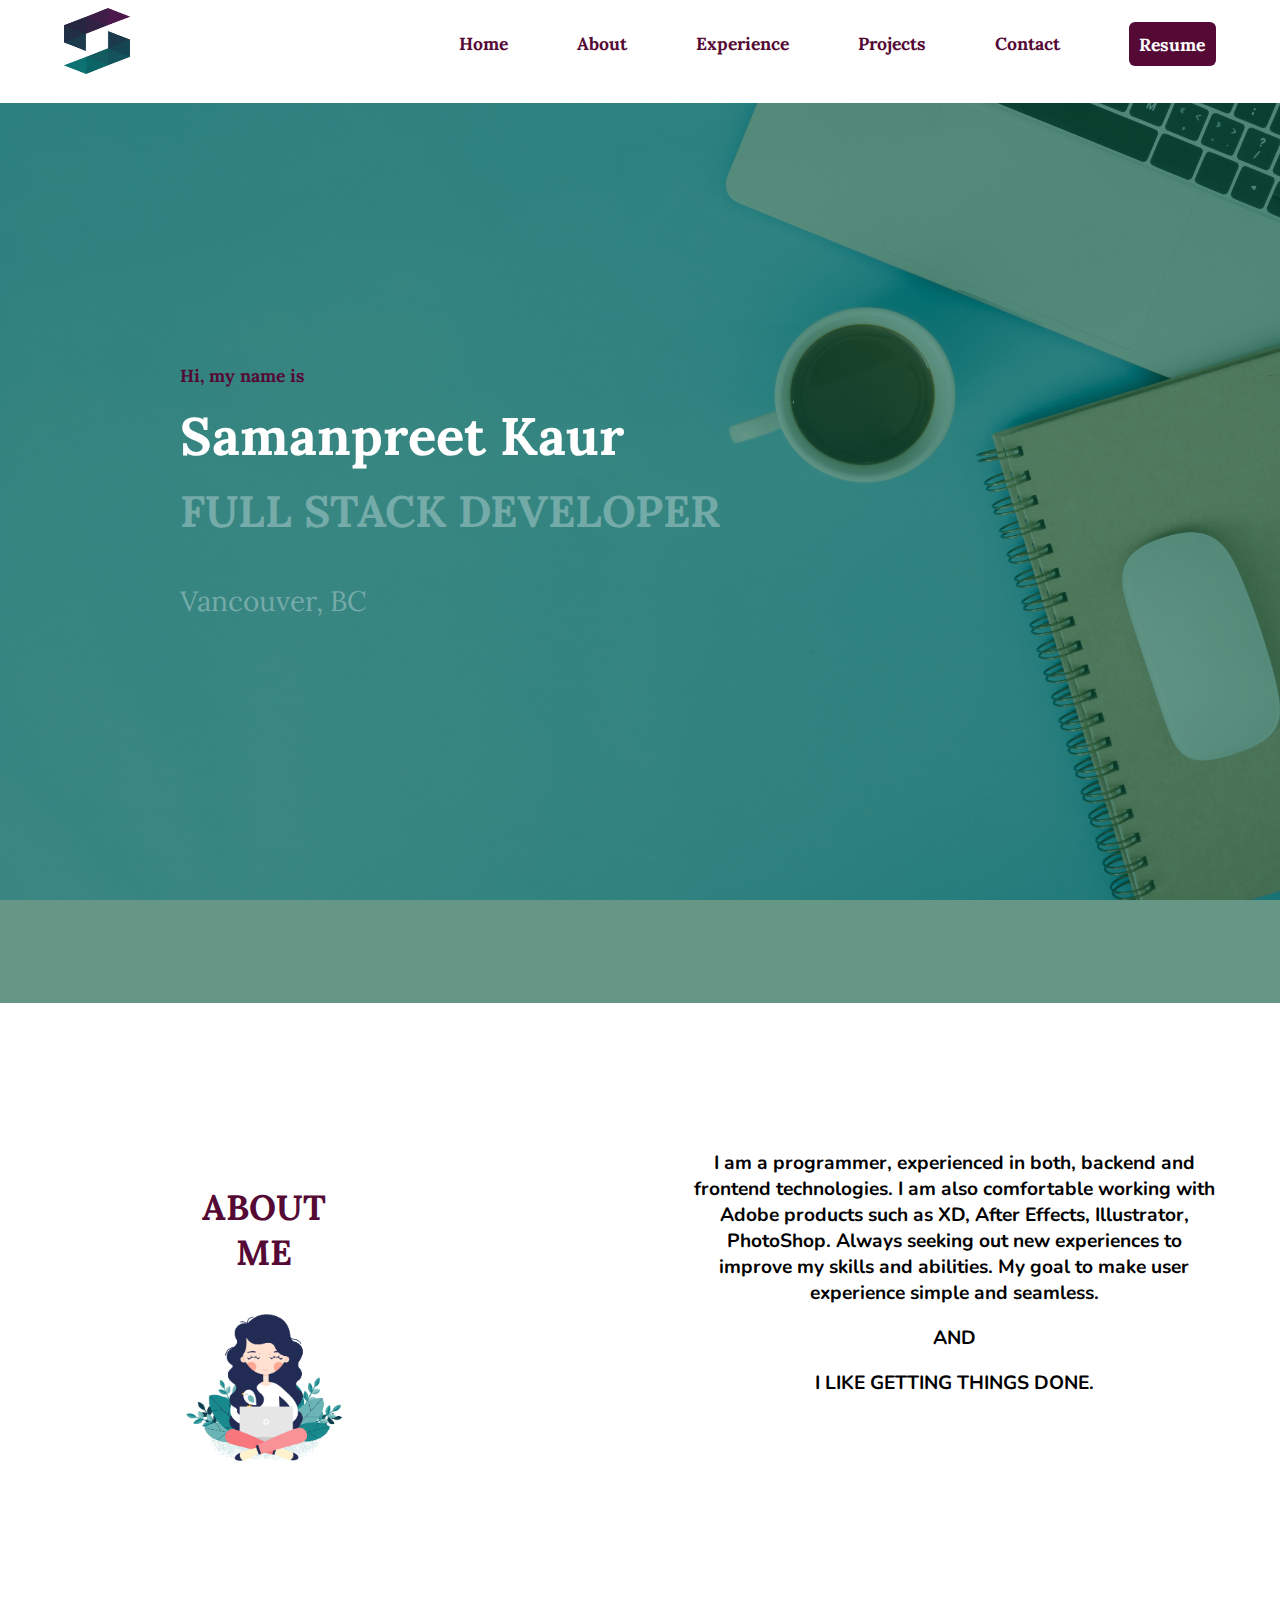
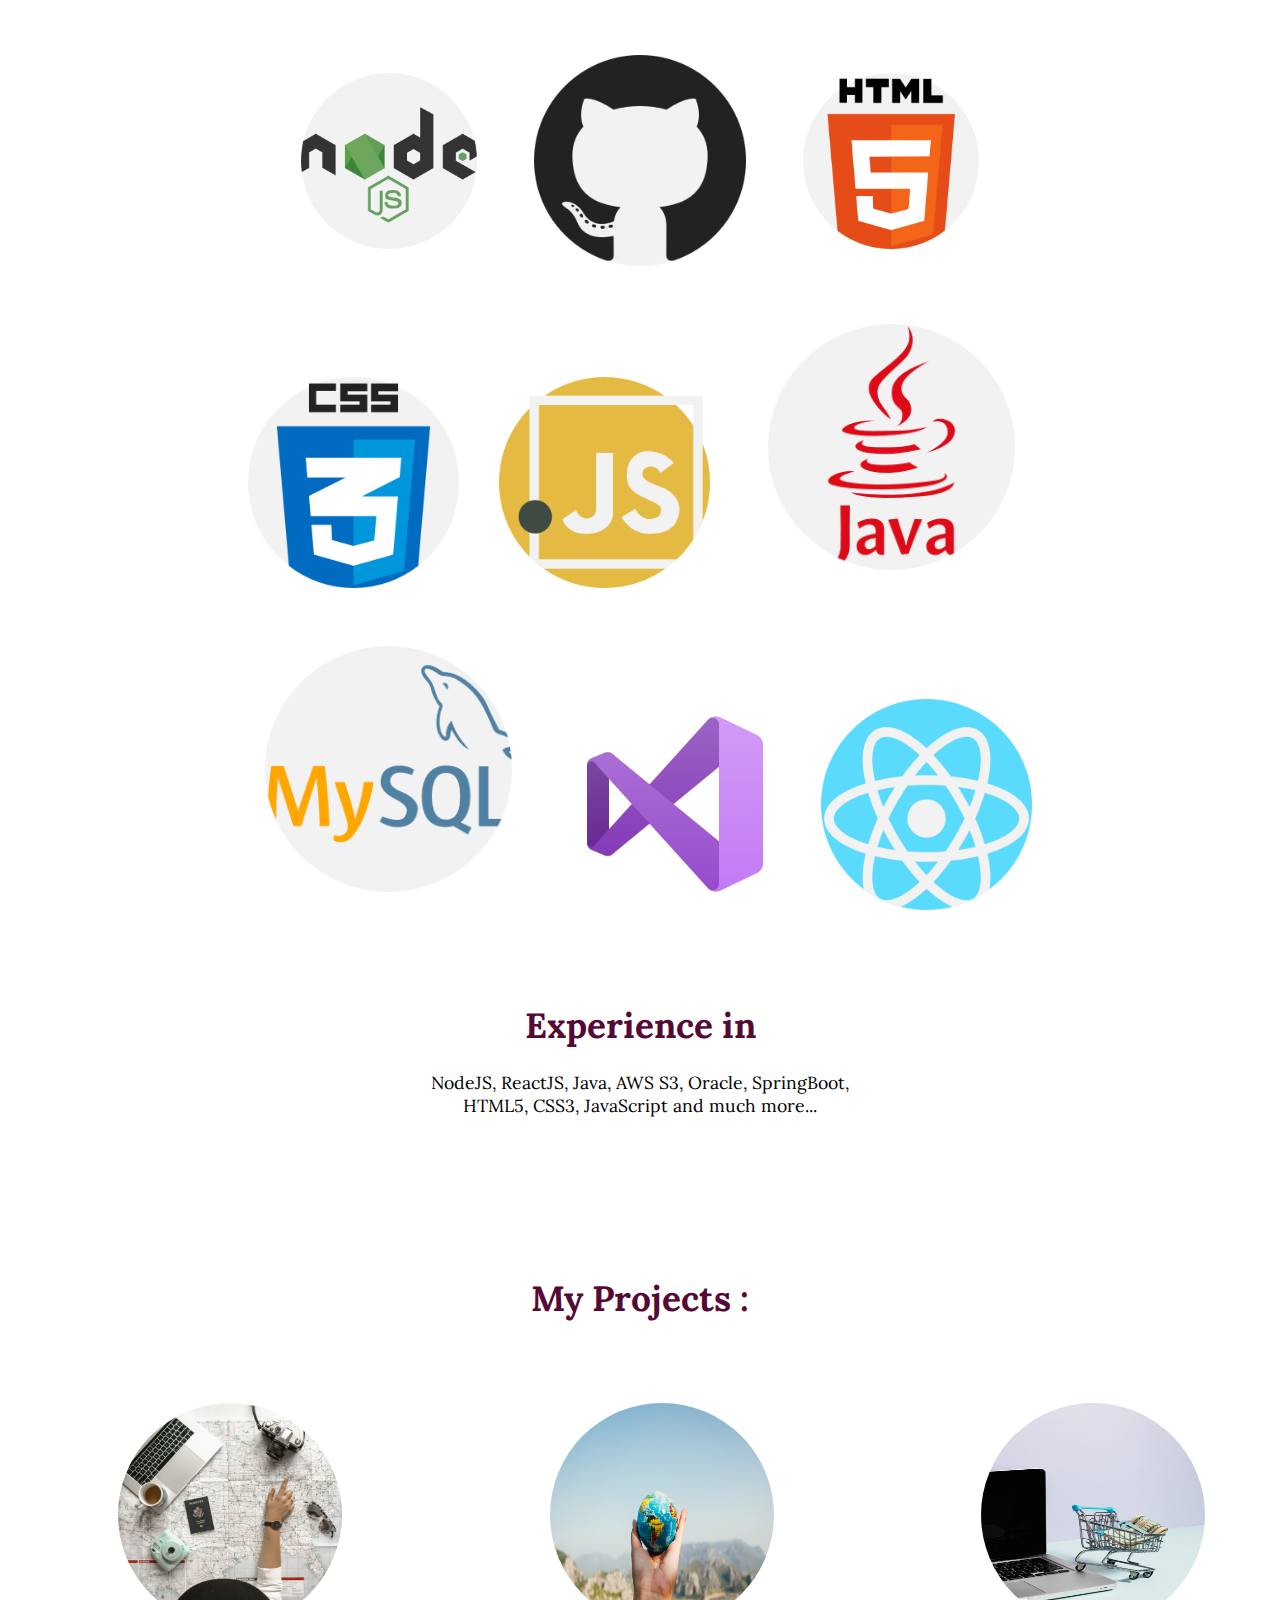
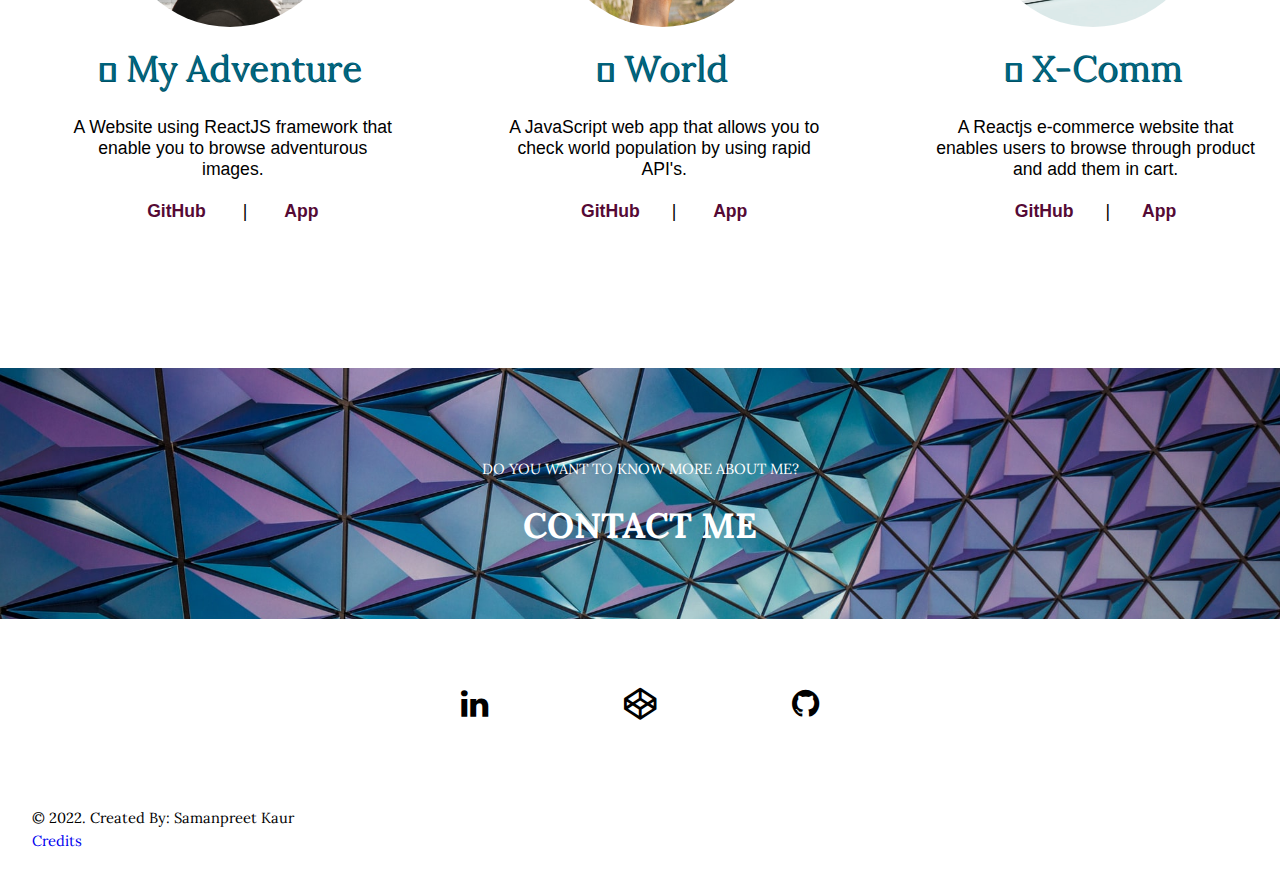
==== commit 93b0b527: "add" ====
--- a/Index.html
+++ b/Index.html
@@ -1,5 +1,4 @@
 <!DOCTYPE html>
-
 <html>
   <head>
     <title>Samanpreet Kaur</title>
--- a/css/style.css
+++ b/css/style.css
@@ -66,7 +66,7 @@
 }
 
 #welcome-section {
-  background-image: url("img/bg.jpeg");
+  background-image: url("/img/bg.jpeg");
   background-size: cover;
   background-position: center;
   background-repeat: no-repeat;
@@ -203,7 +203,7 @@
 
 .contactImg {
   height: 20vh;
-  background-image: url("img/contact.jpg");
+  background-image: url("/img/contact.jpg");
   background-size: cover;
   background-position: center;
 }
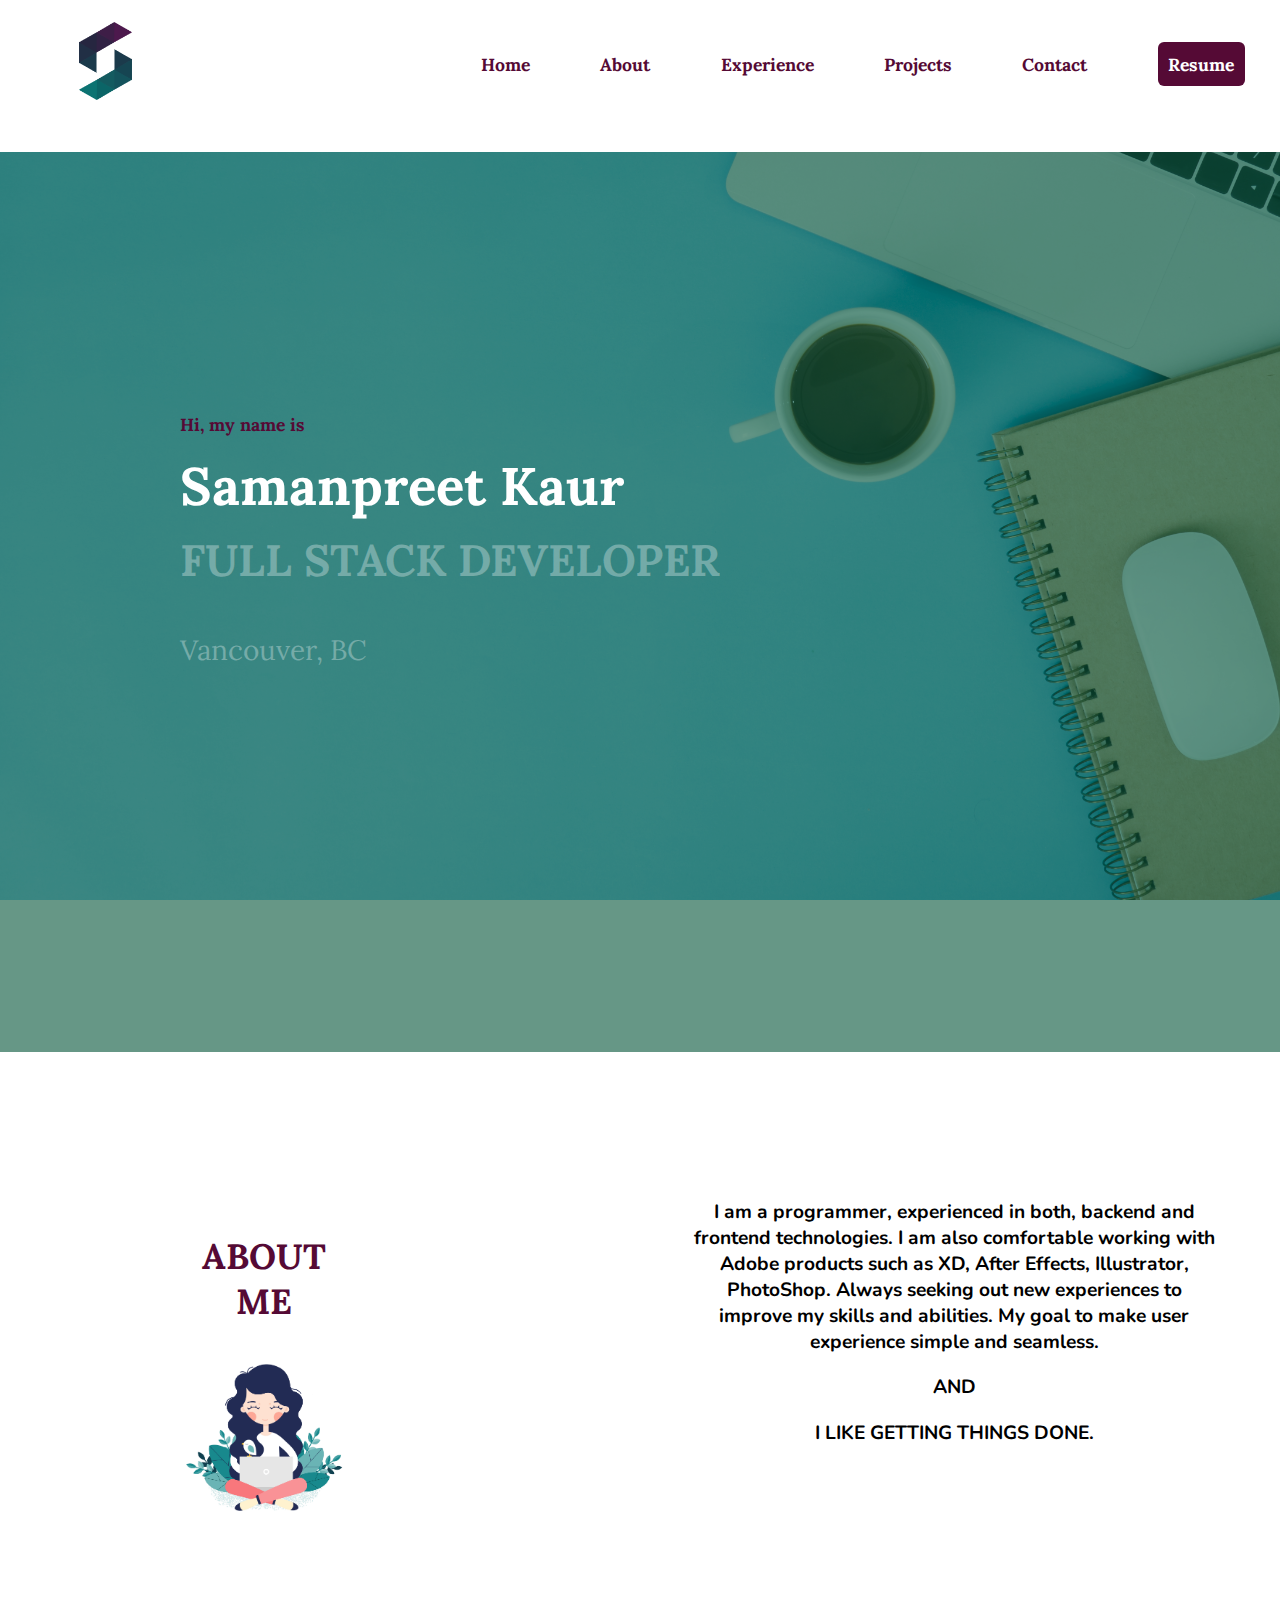
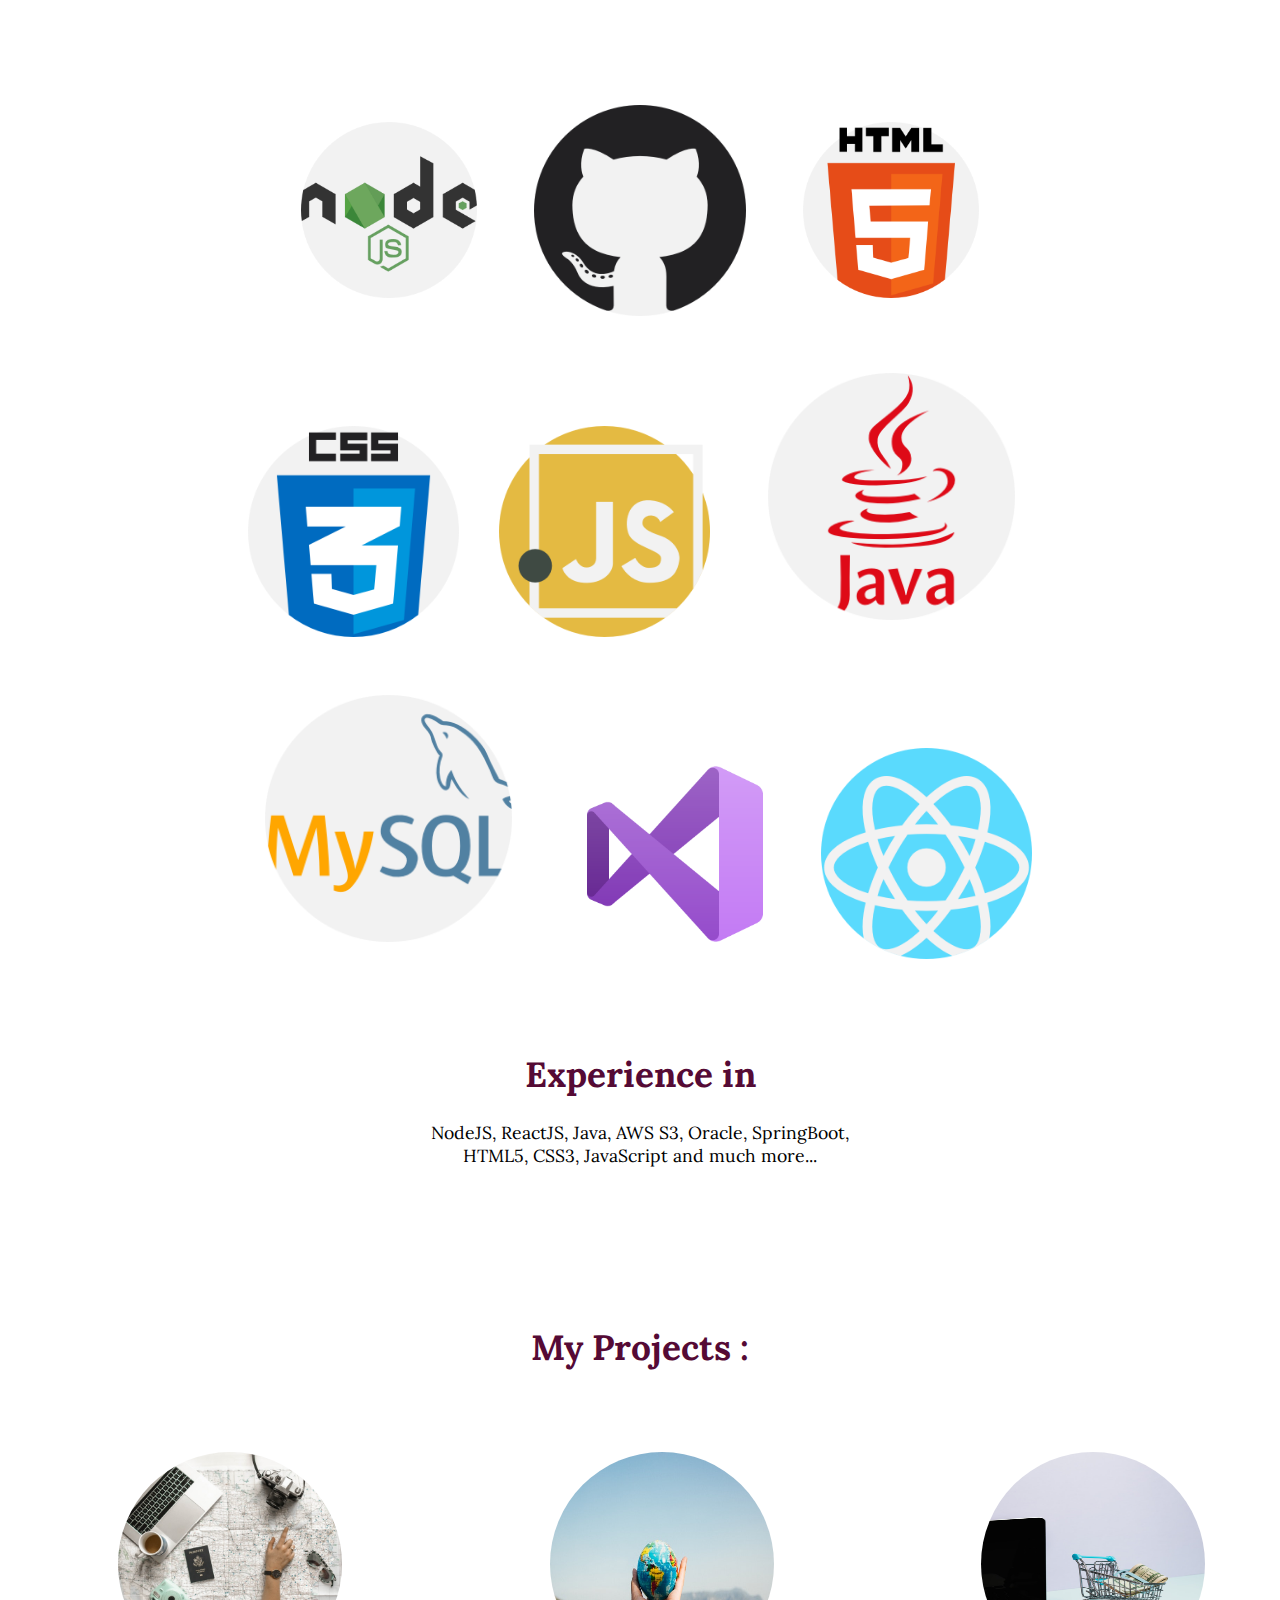
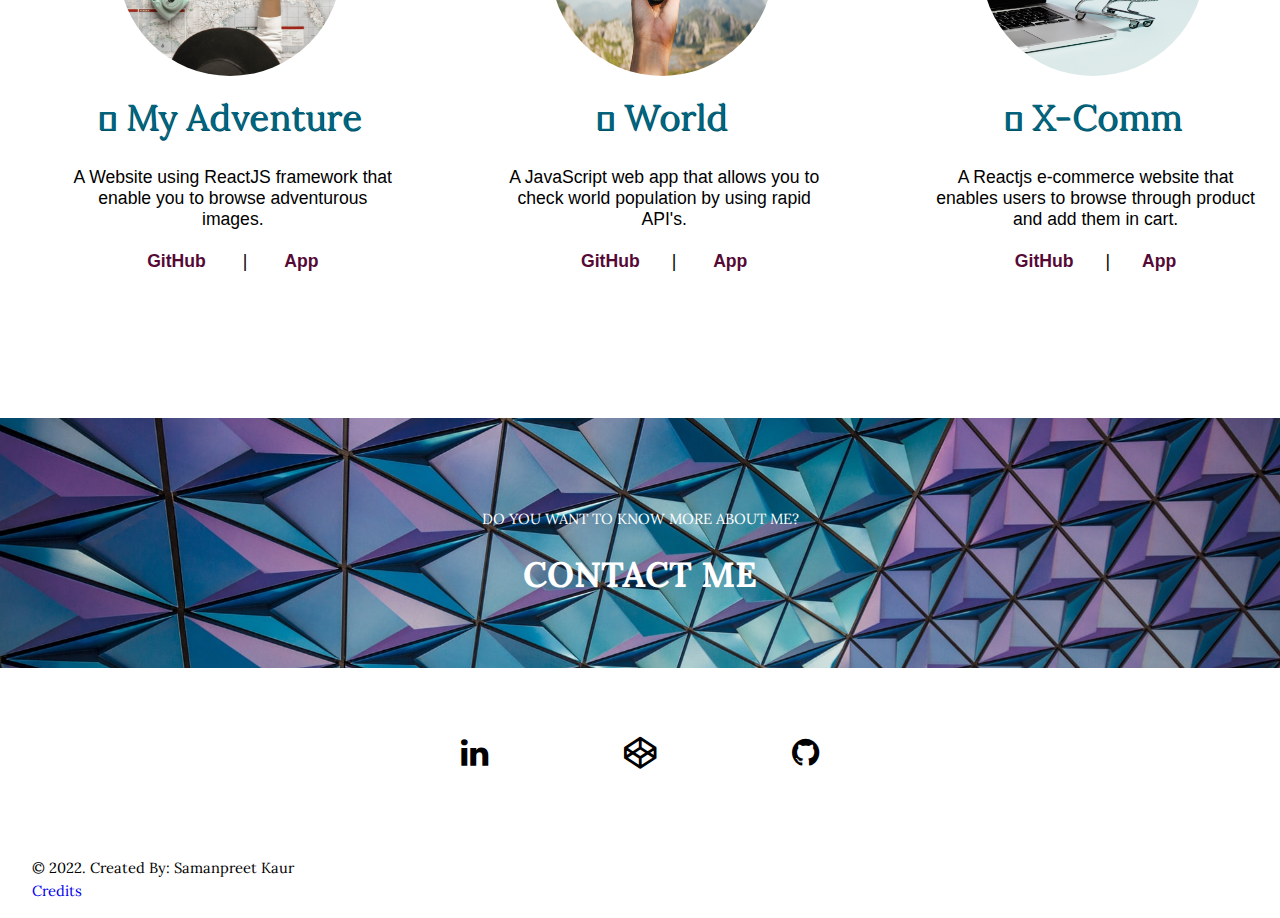
==== commit e0b56c3a: "git push" ====
--- a/Index.html
+++ b/Index.html
@@ -4,14 +4,13 @@
     <title>Samanpreet Kaur</title>
 
     <meta charset="utf-8" />
+    <meta name="viewport" content="width=device-width, initial-scale=1.0">
     <meta name="description" content="Portfolio" />
     <meta name="author" content="Samanpreet Kaur" />
     <meta
       name="keywords"
       content="Portfolio, About me, Experience, Projects, Contact"
     />
-    <meta name="viewport" content="width=device-width, initial-scale=1.0" />
-
     <link rel="stylesheet" type="text/css" href="css/style.css" />
     <link
       rel="stylesheet"
@@ -25,25 +24,28 @@
 
   <body>
     <div id="container">
-      <nav id="navbar">
+      <nav id="navbar" >
         <div id="navLogo">
           <h2 id="logo"><img src="img/logo.png" alt="S" /></h2>
         </div>
 
         <div id="navLinks">
-          <ul id="uList">
-            <li class="list"><a class="link" href="/Index.html">Home</a></li>
-            <li class="list"><a class="link" href="#about">About</a></li>
-            <li class="list">
+          <ul class="nav-links">
+            <input type="checkbox" id="checkbox_toggle" />
+            <label for="checkbox_toggle" class="hamburger">&#9776;</label>
+          <div class="menu">
+            <li><a class="link" href="/Index.html">Home</a></li>
+            <li><a class="link" href="#about">About</a></li>
+            <li>
               <a class="link" href="#experience">Experience</a>
             </li>
-            <li class="list">
+            <li>
               <a class="link" href="#my-projects">Projects</a>
             </li>
-            <li class="list">
+            <li>
               <a class="link" href="#contact-head">Contact</a>
             </li>
-            <li class="list">
+            <li>
               <a
                 class="link"
                 href="/pdf/SamanpreetKaur_Resume_Assign1.pdf"
@@ -56,6 +58,7 @@
                 >Resume</a
               >
             </li>
+          </div>
           </ul>
         </div>
       </nav>
--- a/css/style.css
+++ b/css/style.css
@@ -8,10 +8,8 @@
 }
 
 #container {
-  height: auto;
   display: flex;
   flex-direction: column;
-  justify-content: space-between;
   align-items: center;
   font-family: "Lora", serif;
   font-size: 1.1em;
@@ -23,46 +21,41 @@
 #footer {
   width: 100%;
 }
-
+#main{
+  margin: 0;
+  padding: 0;
+}
 #navbar {
-  height: 4em;
   background-color: white;
   display: flex;
-  flex-direction: row;
   justify-content: space-between;
-  align-items: center;
   position: sticky;
   top: 0;
   z-index: 999;
-  padding-top: 0.5em;
-}
-
-#navLogo {
-  padding-left: 5vw;
-}
-
-#logo img {
-  height: 2.5em;
-  width: 2.5em;
-}
-
-#navLinks {
-  padding-right: 5vw;
-}
-
-.list {
-  display: inline;
-  margin-left: 5vw;
-}
-
+}
+#navLogo{
+  width: 3em;
+  height: 3em;
+}
+#navLogo img {
+  margin: 0 3em;
+  width: 100%;
+}
+.menu{
+  display: flex;
+  flex-direction: row;
+}
+.menu li{
+  list-style-type: none;
+ padding: 2em;
+}
 .link {
   color: rgb(85, 10, 53);
   text-decoration: none;
   font-weight: bold;
 }
-
 .link:hover {
-  color: #8affe2;
+  color: #386157;
 }
 
 #welcome-section {
@@ -72,8 +65,7 @@
   background-repeat: no-repeat;
   background-attachment: fixed;
   height: 100vh;
-  margin-top: 0;
-  padding-top: 0;
+  margin: 0px;
 }
 
 #layer {
@@ -368,3 +360,39 @@
   color: white;
   text-align: center;
 }
+input[type=checkbox]{
+  display: none;
+}
+.hamburger{
+  margin-right: 3em;
+  display: none;
+  font-size: 28px;
+  color: rgb(85, 10, 53);
+  user-select: none;
+}
+
+
+
+@media (max-width: 979px) {
+  .menu { 
+   display:none;
+   position: absolute;
+   width: 50%;
+   background-color:rgba(5, 133, 122, 0.87);
+   text-align: center;
+   right: 0;
+  }
+  .menu li:hover {
+   display: inline-block;
+   transition: 0.3s ease;
+  }
+  .menu li + li {
+   margin-top: 12px;
+  }
+  input[type=checkbox]:checked ~ .menu{
+   display: block;
+  }
+  .hamburger {
+   display: block;
+  }
+  }